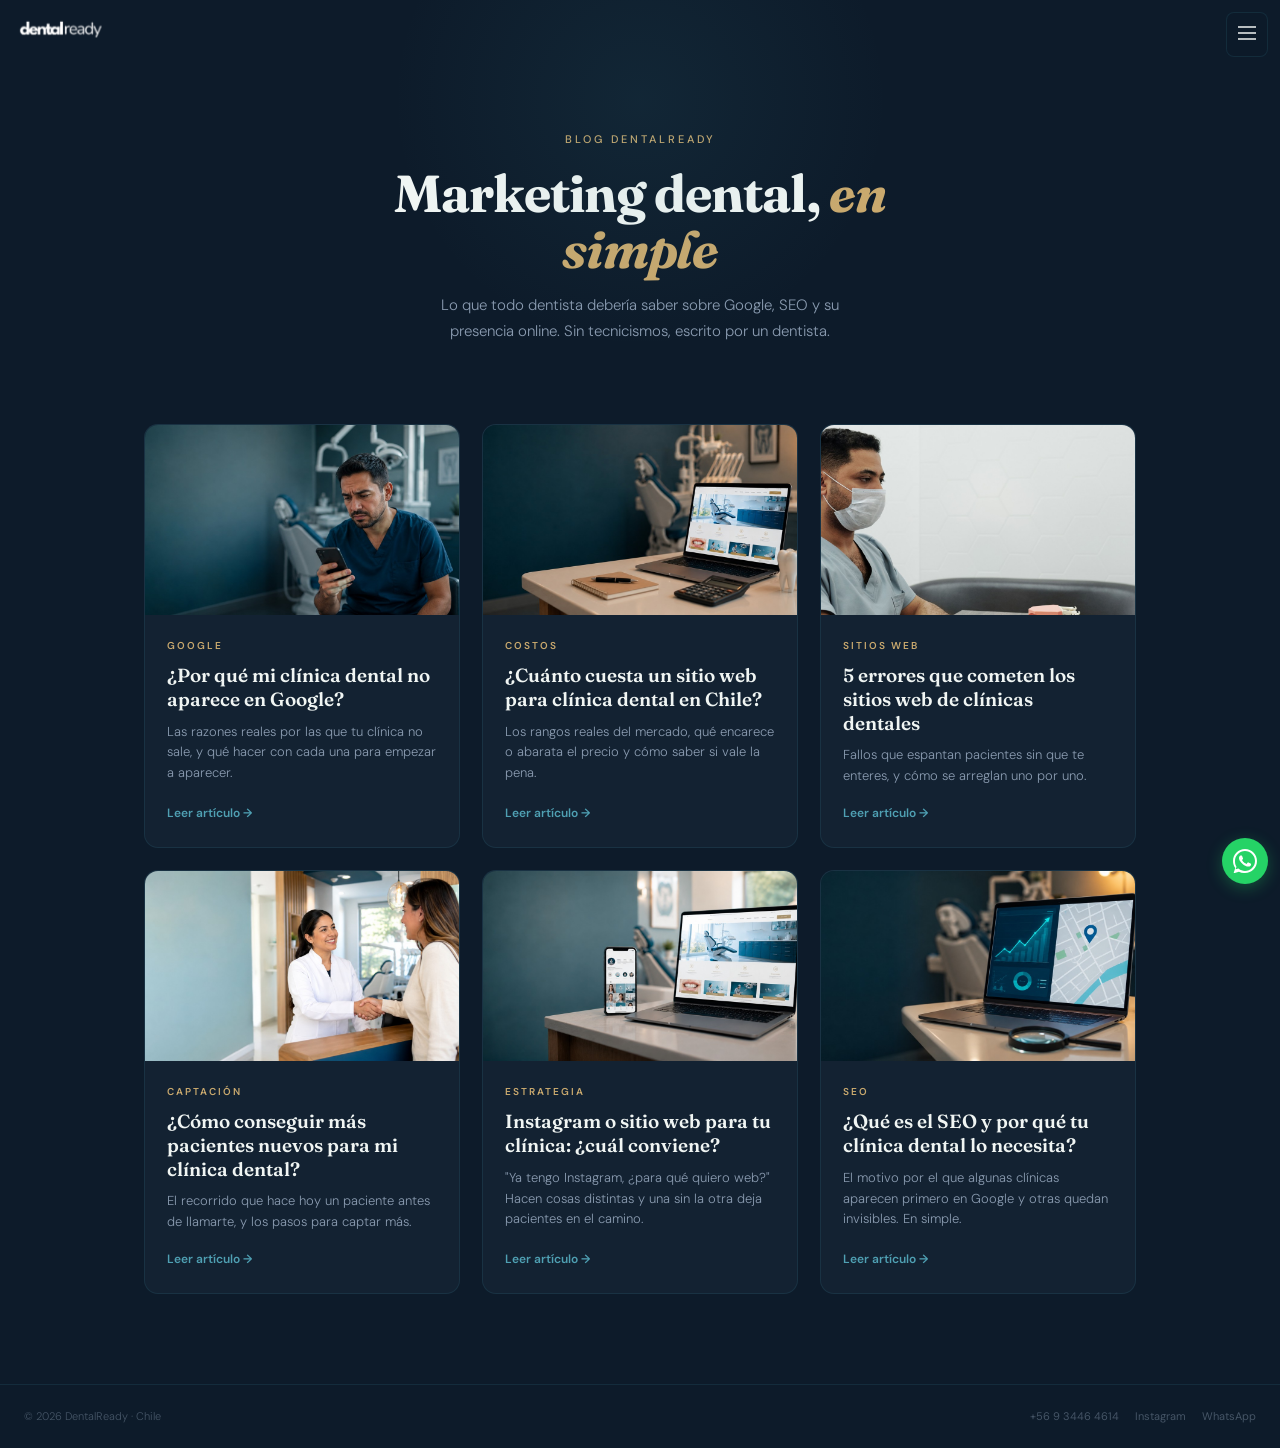
==== blog/index.html @ f1f6d71e "Agregar blog DentalReady con 6 articulos SEO - 6 articulos educativos (SEO, Google, costos, errores," ====
<!DOCTYPE html>
<html lang="es">
<head>
    <meta charset="UTF-8">
    <meta name="viewport" content="width=device-width, initial-scale=1.0">
    <title>Blog DentalReady — Marketing y presencia digital para dentistas en Chile</title>
    <meta name="description" content="Guías claras sobre SEO, Google, Instagram y sitios web para clínicas dentales en Chile. Escrito por un dentista, sin tecnicismos.">
    <meta name="author" content="Bruno Lecaros">
    <meta name="robots" content="index, follow">
    <link rel="canonical" href="https://dentalready.cl/blog/">

    <link rel="icon" type="image/svg+xml" href="../assets/favicon.svg">
    <link rel="icon" type="image/png" sizes="32x32" href="../assets/favicon-32.png">
    <link rel="apple-touch-icon" sizes="180x180" href="../assets/apple-touch-icon.png">
    <link rel="shortcut icon" href="../assets/favicon.ico">

    <meta property="og:type" content="website">
    <meta property="og:url" content="https://dentalready.cl/blog/">
    <meta property="og:title" content="Blog DentalReady — Marketing digital para dentistas">
    <meta property="og:description" content="Guías claras sobre SEO, Google, Instagram y sitios web para clínicas dentales. Escrito por un dentista.">
    <meta property="og:image" content="https://dentalready.cl/assets/founder.jpg">
    <meta property="og:locale" content="es_CL">
    <meta property="og:site_name" content="DentalReady">

    <link rel="preconnect" href="https://fonts.googleapis.com">
    <link rel="preconnect" href="https://fonts.gstatic.com" crossorigin>
    <link href="https://fonts.googleapis.com/css2?family=Fraunces:ital,wght@0,400;0,500;0,600;0,700;0,800;1,400;1,500&family=DM+Sans:wght@300;400;500;600;700&display=swap" rel="stylesheet">
    <link rel="stylesheet" href="blog.css">
</head>
<body>
    <a href="../index.html" class="blog-home"><img src="../assets/logo/1.png" alt="DentalReady"></a>
    <button class="burger" onclick="document.getElementById('nav-mobile').classList.add('open')" aria-label="Abrir menú">
        <svg viewBox="0 0 24 24" fill="none"><line x1="3" y1="6" x2="21" y2="6"></line><line x1="3" y1="12" x2="21" y2="12"></line><line x1="3" y1="18" x2="21" y2="18"></line></svg>
    </button>
    <div class="nav-overlay" id="nav-mobile">
        <button class="nav-close" onclick="document.getElementById('nav-mobile').classList.remove('open')" aria-label="Cerrar menú">
            <svg viewBox="0 0 24 24" fill="none"><line x1="18" y1="6" x2="6" y2="18"></line><line x1="6" y1="6" x2="18" y2="18"></line></svg>
        </button>
        <a href="../index.html#problema">Por Qué</a>
        <a href="../index.html#proceso">Proceso</a>
        <a href="../index.html#paquetes">Paquetes</a>
        <a href="index.html">Blog</a>
        <a href="https://wa.me/56934464614?text=Hola%20Bruno%2C%20me%20interesa%20DentalReady" class="nav-cta-mobile">Hablemos</a>
    </div>

    <section class="blog-hero">
        <div class="blog-hero-glow"></div>
        <p class="eyebrow">Blog DentalReady</p>
        <h1>Marketing dental, <em>en simple</em></h1>
        <p>Lo que todo dentista debería saber sobre Google, SEO y su presencia online. Sin tecnicismos, escrito por un dentista.</p>
    </section>

    <section class="posts-grid">
        <a class="post-card" href="por-que-mi-clinica-no-aparece-en-google.html">
            <img class="post-card-cover" src="assets/por-que-mi-clinica-no-aparece-en-google.jpg" alt="Por qué mi clínica dental no aparece en Google" loading="lazy" width="1200" height="630">
            <div class="post-card-body">
                <span class="post-card-cat">Google</span>
                <h2>¿Por qué mi clínica dental no aparece en Google?</h2>
                <p>Las razones reales por las que tu clínica no sale, y qué hacer con cada una para empezar a aparecer.</p>
                <span class="post-card-more">Leer artículo →</span>
            </div>
        </a>
        <a class="post-card" href="cuanto-cuesta-sitio-web-clinica-dental-chile.html">
            <img class="post-card-cover" src="assets/cuanto-cuesta-sitio-web-clinica-dental.jpg" alt="Cuánto cuesta un sitio web para clínica dental en Chile" loading="lazy" width="1200" height="630">
            <div class="post-card-body">
                <span class="post-card-cat">Costos</span>
                <h2>¿Cuánto cuesta un sitio web para clínica dental en Chile?</h2>
                <p>Los rangos reales del mercado, qué encarece o abarata el precio y cómo saber si vale la pena.</p>
                <span class="post-card-more">Leer artículo →</span>
            </div>
        </a>
        <a class="post-card" href="5-errores-sitios-web-clinicas-dentales.html">
            <img class="post-card-cover" src="assets/errores-comunes-sitio-web-dental-clinica.jpg" alt="Errores comunes en sitios web de clínicas dentales" loading="lazy" width="1200" height="630">
            <div class="post-card-body">
                <span class="post-card-cat">Sitios web</span>
                <h2>5 errores que cometen los sitios web de clínicas dentales</h2>
                <p>Fallos que espantan pacientes sin que te enteres, y cómo se arreglan uno por uno.</p>
                <span class="post-card-more">Leer artículo →</span>
            </div>
        </a>
        <a class="post-card" href="como-conseguir-mas-pacientes-clinica-dental.html">
            <img class="post-card-cover" src="assets/como-conseguir-mas-pacientes-clinica-dental.jpg" alt="Cómo conseguir más pacientes nuevos para tu clínica dental" loading="lazy" width="1200" height="630">
            <div class="post-card-body">
                <span class="post-card-cat">Captación</span>
                <h2>¿Cómo conseguir más pacientes nuevos para mi clínica dental?</h2>
                <p>El recorrido que hace hoy un paciente antes de llamarte, y los pasos para captar más.</p>
                <span class="post-card-more">Leer artículo →</span>
            </div>
        </a>
        <a class="post-card" href="instagram-vs-sitio-web-clinica-dental.html">
            <img class="post-card-cover" src="assets/instagram-vs-sitio-web-clinica-dental.jpg" alt="Instagram o sitio web para una clínica dental" loading="lazy" width="1200" height="630">
            <div class="post-card-body">
                <span class="post-card-cat">Estrategia</span>
                <h2>Instagram o sitio web para tu clínica: ¿cuál conviene?</h2>
                <p>"Ya tengo Instagram, ¿para qué quiero web?" Hacen cosas distintas y una sin la otra deja pacientes en el camino.</p>
                <span class="post-card-more">Leer artículo →</span>
            </div>
        </a>
        <a class="post-card" href="que-es-seo-para-dentistas.html">
            <img class="post-card-cover" src="assets/que-es-seo-clinica-dental.jpg" alt="Qué es el SEO para una clínica dental" loading="lazy" width="1200" height="630">
            <div class="post-card-body">
                <span class="post-card-cat">SEO</span>
                <h2>¿Qué es el SEO y por qué tu clínica dental lo necesita?</h2>
                <p>El motivo por el que algunas clínicas aparecen primero en Google y otras quedan invisibles. En simple.</p>
                <span class="post-card-more">Leer artículo →</span>
            </div>
        </a>
    </section>

    <footer>
        <p>&copy; 2026 DentalReady · Chile</p>
        <div class="footer-links">
            <a href="tel:+56934464614">+56 9 3446 4614</a>
            <a href="https://www.instagram.com/dentalready.cl/" target="_blank" rel="noopener">Instagram</a>
            <a href="https://wa.me/56934464614" target="_blank" rel="noopener">WhatsApp</a>
        </div>
    </footer>
    <a href="https://wa.me/56934464614?text=Hola%20Bruno%2C%20quiero%20saber%20m%C3%A1s%20sobre%20DentalReady" target="_blank" rel="noopener" class="wa-float" aria-label="WhatsApp">
        <svg viewBox="0 0 24 24"><path d="M17.472 14.382c-.297-.149-1.758-.867-2.03-.967-.273-.099-.471-.148-.67.15-.197.297-.767.966-.94 1.164-.173.199-.347.223-.644.075-.297-.15-1.255-.463-2.39-1.475-.883-.788-1.48-1.761-1.653-2.059-.173-.297-.018-.458.13-.606.134-.133.298-.347.446-.52.149-.174.198-.298.298-.497.099-.198.05-.371-.025-.52-.075-.149-.669-1.612-.916-2.207-.242-.579-.487-.5-.669-.51-.173-.008-.371-.01-.57-.01-.198 0-.52.074-.792.372-.272.297-1.04 1.016-1.04 2.479 0 1.462 1.065 2.875 1.213 3.074.149.198 2.096 3.2 5.077 4.487.709.306 1.262.489 1.694.625.712.227 1.36.195 1.871.118.571-.085 1.758-.719 2.006-1.413.248-.694.248-1.289.173-1.413-.074-.124-.272-.198-.57-.347z"/><path d="M12 0C5.373 0 0 5.373 0 12c0 2.625.846 5.059 2.284 7.034L.789 23.492a.5.5 0 00.612.616l4.529-1.459A11.94 11.94 0 0012 24c6.627 0 12-5.373 12-12S18.627 0 12 0zm0 22c-2.347 0-4.518-.804-6.237-2.152l-.436-.348-2.684.865.882-2.631-.379-.453A9.963 9.963 0 012 12C2 6.486 6.486 2 12 2s10 4.486 10 10-4.486 10-10 10z"/></svg>
    </a>
</body>
</html>
---- blog/blog.css ----
/* DentalReady — Blog · estilos compartidos
   Calca la paleta y tipografías del index.html en vivo. */

* { margin: 0; padding: 0; box-sizing: border-box; }
:root {
    --bg: #0D1B2A;
    --bg-card: #132232;
    --bg-light: #1B2838;
    --accent: #3D8B9E;
    --accent-light: #4FA0B3;
    --gold: #C9A96E;
    --white: #F0F5F3;
    --gray: #8A9BB0;
    --gray-light: #A8B8C8;
    --line: rgba(61,139,158,0.15);
    --glass: rgba(61,139,158,0.06);
}
html { overflow-x: hidden; scroll-behavior: smooth; }
body { overflow-x: hidden; font-family: 'DM Sans', sans-serif; background: var(--bg); color: var(--white); line-height: 1.7; -webkit-font-smoothing: antialiased; }
*, *::before, *::after { max-width: 100vw; }
a { color: inherit; }

/* NAV / MENÚ HAMBURGUESA (idéntico al sitio) */
.burger { display: block; position: fixed; top: 12px; right: 12px; z-index: 150; background: rgba(13,27,42,0.6); border: 1px solid var(--line); border-radius: 8px; cursor: pointer; padding: 8px; }
.burger svg { width: 24px; height: 24px; stroke: var(--white); stroke-width: 1.5; }
.blog-home { position: fixed; top: 14px; left: 16px; z-index: 150; display: flex; align-items: center; gap: 9px; text-decoration: none; }
.blog-home img { height: 30px; width: auto; }
.blog-home span { font-family: 'Fraunces', serif; font-size: 15px; font-weight: 700; color: var(--white); }
.nav-overlay { position: fixed; inset: 0; background: rgba(13,27,42,0.98); z-index: 200; display: flex; flex-direction: column; justify-content: center; align-items: center; gap: 30px; transform: translateX(100%); transition: transform 0.3s; backdrop-filter: blur(20px); }
.nav-overlay.open { transform: translateX(0); }
.nav-overlay a { text-decoration: none; color: var(--gray-light); font-family: 'Fraunces', serif; font-size: 24px; font-weight: 500; transition: color 0.3s; }
.nav-overlay a:hover { color: var(--gold); }
.nav-overlay .nav-cta-mobile { padding: 14px 36px; background: var(--gold); color: var(--bg); font-family: 'DM Sans', sans-serif; font-size: 14px; font-weight: 600; border-radius: 10px; margin-top: 8px; }
.nav-close { position: absolute; top: 20px; right: 20px; background: none; border: none; cursor: pointer; padding: 8px; }
.nav-close svg { width: 24px; height: 24px; stroke: var(--white); stroke-width: 1.5; }

/* ===== LISTADO ===== */
.blog-hero { padding: 130px 24px 56px; text-align: center; position: relative; overflow: hidden; }
.blog-hero-glow { position: absolute; top: -150px; left: 50%; transform: translateX(-50%); width: 500px; height: 500px; background: radial-gradient(circle, rgba(61,139,158,0.10) 0%, transparent 70%); pointer-events: none; }
.blog-hero .eyebrow { font-size: 11px; font-weight: 500; text-transform: uppercase; letter-spacing: 3px; color: var(--gold); margin-bottom: 16px; }
.blog-hero h1 { font-family: 'Fraunces', serif; font-size: clamp(34px, 5.5vw, 52px); font-weight: 700; line-height: 1.08; letter-spacing: -0.02em; max-width: 640px; margin: 0 auto 16px; }
.blog-hero h1 em { font-style: italic; color: var(--gold); }
.blog-hero p { font-size: 15px; color: var(--gray); max-width: 460px; margin: 0 auto; font-weight: 300; }

.posts-grid { display: grid; grid-template-columns: repeat(3, 1fr); gap: 22px; max-width: 1040px; margin: 0 auto; padding: 24px 24px 90px; }
.post-card { background: var(--bg-card); border: 1px solid var(--line); border-radius: 14px; overflow: hidden; display: flex; flex-direction: column; text-decoration: none; transition: transform 0.3s, border-color 0.3s; }
.post-card:hover { transform: translateY(-3px); border-color: rgba(201,169,110,0.35); }
.post-card-cover { width: 100%; height: 190px; object-fit: cover; object-position: center; background: var(--bg-light); display: block; }
.post-card-body { padding: 22px 22px 24px; display: flex; flex-direction: column; flex: 1; }
.post-card-cat { font-size: 10px; font-weight: 600; text-transform: uppercase; letter-spacing: 2px; color: var(--gold); margin-bottom: 10px; }
.post-card h2 { font-family: 'Fraunces', serif; font-size: 19px; font-weight: 600; line-height: 1.25; margin-bottom: 10px; }
.post-card p { font-size: 13px; color: var(--gray); font-weight: 300; line-height: 1.6; margin-bottom: 16px; flex: 1; }
.post-card-more { font-size: 12px; font-weight: 600; color: var(--accent-light); }

/* ===== ARTÍCULO ===== */
.article-hero { position: relative; min-height: 56vh; display: flex; flex-direction: column; justify-content: flex-end; padding: 120px 24px 44px; overflow: hidden; }
.article-hero-bg { position: absolute; inset: 0; background-size: cover; background-position: center; z-index: -2; }
.article-hero::after { content: ''; position: absolute; inset: 0; background: linear-gradient(180deg, rgba(13,27,42,0.55) 0%, rgba(13,27,42,0.82) 60%, var(--bg) 100%); z-index: -1; }
.article-hero-inner { max-width: 760px; margin: 0 auto; width: 100%; }
.article-hero .eyebrow { font-size: 11px; font-weight: 600; text-transform: uppercase; letter-spacing: 3px; color: var(--gold); margin-bottom: 16px; }
.article-hero h1 { font-family: 'Fraunces', serif; font-size: clamp(30px, 5vw, 48px); font-weight: 700; line-height: 1.1; letter-spacing: -0.02em; max-width: 720px; }
.article-hero h1 em { font-style: italic; color: var(--gold); }
.article-meta { display: flex; align-items: center; gap: 12px; margin-top: 22px; font-size: 13px; color: var(--gray-light); }
.article-meta img { width: 34px; height: 34px; border-radius: 50%; object-fit: cover; border: 1.5px solid var(--gold); }
.article-meta b { color: var(--white); font-weight: 600; }
.article-meta .dot { width: 3px; height: 3px; border-radius: 50%; background: var(--gray); }

.breadcrumb { max-width: 760px; margin: 26px auto 0; padding: 0 24px; font-size: 12px; color: var(--gray); }
.breadcrumb a { color: var(--gray); text-decoration: none; }
.breadcrumb a:hover { color: var(--gold); }

.article-body { max-width: 720px; margin: 0 auto; padding: 30px 24px 20px; }
.article-body .lead { font-size: 18px; color: var(--gray-light); line-height: 1.7; font-weight: 300; margin-bottom: 30px; }
.article-body h2 { font-family: 'Fraunces', serif; font-size: clamp(22px, 3vw, 28px); font-weight: 700; line-height: 1.25; margin: 40px 0 14px; }
.article-body h3 { font-family: 'Fraunces', serif; font-size: 18px; font-weight: 600; margin: 26px 0 10px; }
.article-body p { font-size: 16px; color: var(--gray-light); margin-bottom: 18px; }
.article-body strong { color: var(--white); font-weight: 600; }
.article-body ul { list-style: none; margin: 0 0 22px; }
.article-body ul li { position: relative; padding-left: 26px; margin-bottom: 12px; font-size: 16px; color: var(--gray-light); }
.article-body ul li::before { content: ''; position: absolute; left: 4px; top: 11px; width: 7px; height: 7px; border-radius: 50%; background: var(--gold); }
.article-body a.inline { color: var(--accent-light); text-decoration: underline; text-underline-offset: 3px; }

.callout { border: 1px solid var(--line); border-left: 3px solid var(--gold); background: var(--bg-card); border-radius: 10px; padding: 22px 26px; margin: 28px 0; }
.callout.teal { border-left-color: var(--accent); }
.callout p { font-size: 15px; color: var(--gray-light); margin: 0; }
.callout p strong { color: var(--white); }
.callout .callout-label { display: block; font-size: 10px; font-weight: 600; text-transform: uppercase; letter-spacing: 2px; color: var(--gold); margin-bottom: 8px; }
.callout.teal .callout-label { color: var(--accent-light); }

.pullquote { font-family: 'Fraunces', serif; font-size: clamp(20px, 3vw, 26px); font-style: italic; line-height: 1.45; color: rgba(240,245,243,0.85); text-align: center; margin: 38px auto; max-width: 600px; }
.pullquote span { color: var(--gold); font-style: normal; }

/* CTA WhatsApp dentro del artículo */
.article-cta { max-width: 720px; margin: 44px auto; padding: 0 24px; }
.article-cta-box { background: linear-gradient(135deg, var(--bg-card), var(--bg-light)); border: 1px solid rgba(201,169,110,0.2); border-radius: 16px; padding: 36px 32px; text-align: center; }
.article-cta-box h3 { font-family: 'Fraunces', serif; font-size: clamp(20px, 3vw, 26px); font-weight: 700; margin-bottom: 10px; line-height: 1.25; }
.article-cta-box p { font-size: 14px; color: var(--gray); margin-bottom: 22px; font-weight: 300; }
.wa-btn { display: inline-flex; align-items: center; gap: 9px; padding: 14px 32px; background: var(--gold); color: var(--bg); font-size: 14px; font-weight: 600; border-radius: 10px; text-decoration: none; transition: transform 0.3s, box-shadow 0.3s; }
.wa-btn:hover { transform: translateY(-2px); box-shadow: 0 8px 24px rgba(201,169,110,0.25); }
.wa-btn svg { width: 18px; height: 18px; fill: currentColor; }

/* Caja autor */
.author-box { max-width: 720px; margin: 10px auto 0; padding: 0 24px; }
.author-box-inner { display: flex; gap: 18px; align-items: center; background: var(--bg-card); border: 1px solid var(--line); border-left: 2px solid var(--gold); border-radius: 12px; padding: 22px 26px; }
.author-box img { width: 54px; height: 54px; border-radius: 50%; object-fit: cover; border: 1.5px solid var(--gold); flex-shrink: 0; }
.author-box .name { font-size: 14px; font-weight: 600; color: var(--white); }
.author-box .role { font-size: 12px; color: var(--gray); margin-bottom: 6px; }
.author-box .bio { font-size: 13px; color: var(--gray-light); font-weight: 300; line-height: 1.6; }

/* Relacionados */
.related { max-width: 1040px; margin: 60px auto 0; padding: 40px 24px 90px; border-top: 1px solid var(--line); }
.related h2 { font-family: 'Fraunces', serif; font-size: 22px; font-weight: 700; text-align: center; margin-bottom: 28px; }
.related-grid { display: grid; grid-template-columns: repeat(3, 1fr); gap: 18px; }

/* Footer (idéntico al sitio) */
footer { padding: 22px 24px; border-top: 1px solid var(--line); display: flex; justify-content: space-between; align-items: center; }
footer p { font-size: 11px; color: rgba(138,155,176,0.45); font-weight: 300; }
.footer-links { display: flex; gap: 16px; }
.footer-links a { font-size: 11px; color: rgba(138,155,176,0.45); text-decoration: none; }
.footer-links a:hover { color: var(--white); }

.wa-float { position: fixed; bottom: 16px; right: 12px; z-index: 999; width: 46px; height: 46px; background: #25D366; border-radius: 50%; display: flex; align-items: center; justify-content: center; text-decoration: none; box-shadow: 0 4px 16px rgba(37,211,102,0.3); transition: transform 0.3s; }
.wa-float:hover { transform: scale(1.08); }
.wa-float svg { width: 24px; height: 24px; fill: #fff; }

@media (max-width: 860px) {
    .posts-grid, .related-grid { grid-template-columns: 1fr; }
}
@media (max-width: 768px) {
    .blog-home span { display: none; }
    .posts-grid { padding: 20px 20px 70px; gap: 18px; }
    .post-card-cover { height: 180px; }
    .article-hero { min-height: 42vh; padding: 104px 20px 32px; }
    .article-body, .article-cta, .author-box { padding-left: 20px; padding-right: 20px; }
    footer { flex-direction: column; gap: 8px; text-align: center; }
    .author-box-inner { flex-direction: column; text-align: center; }
}
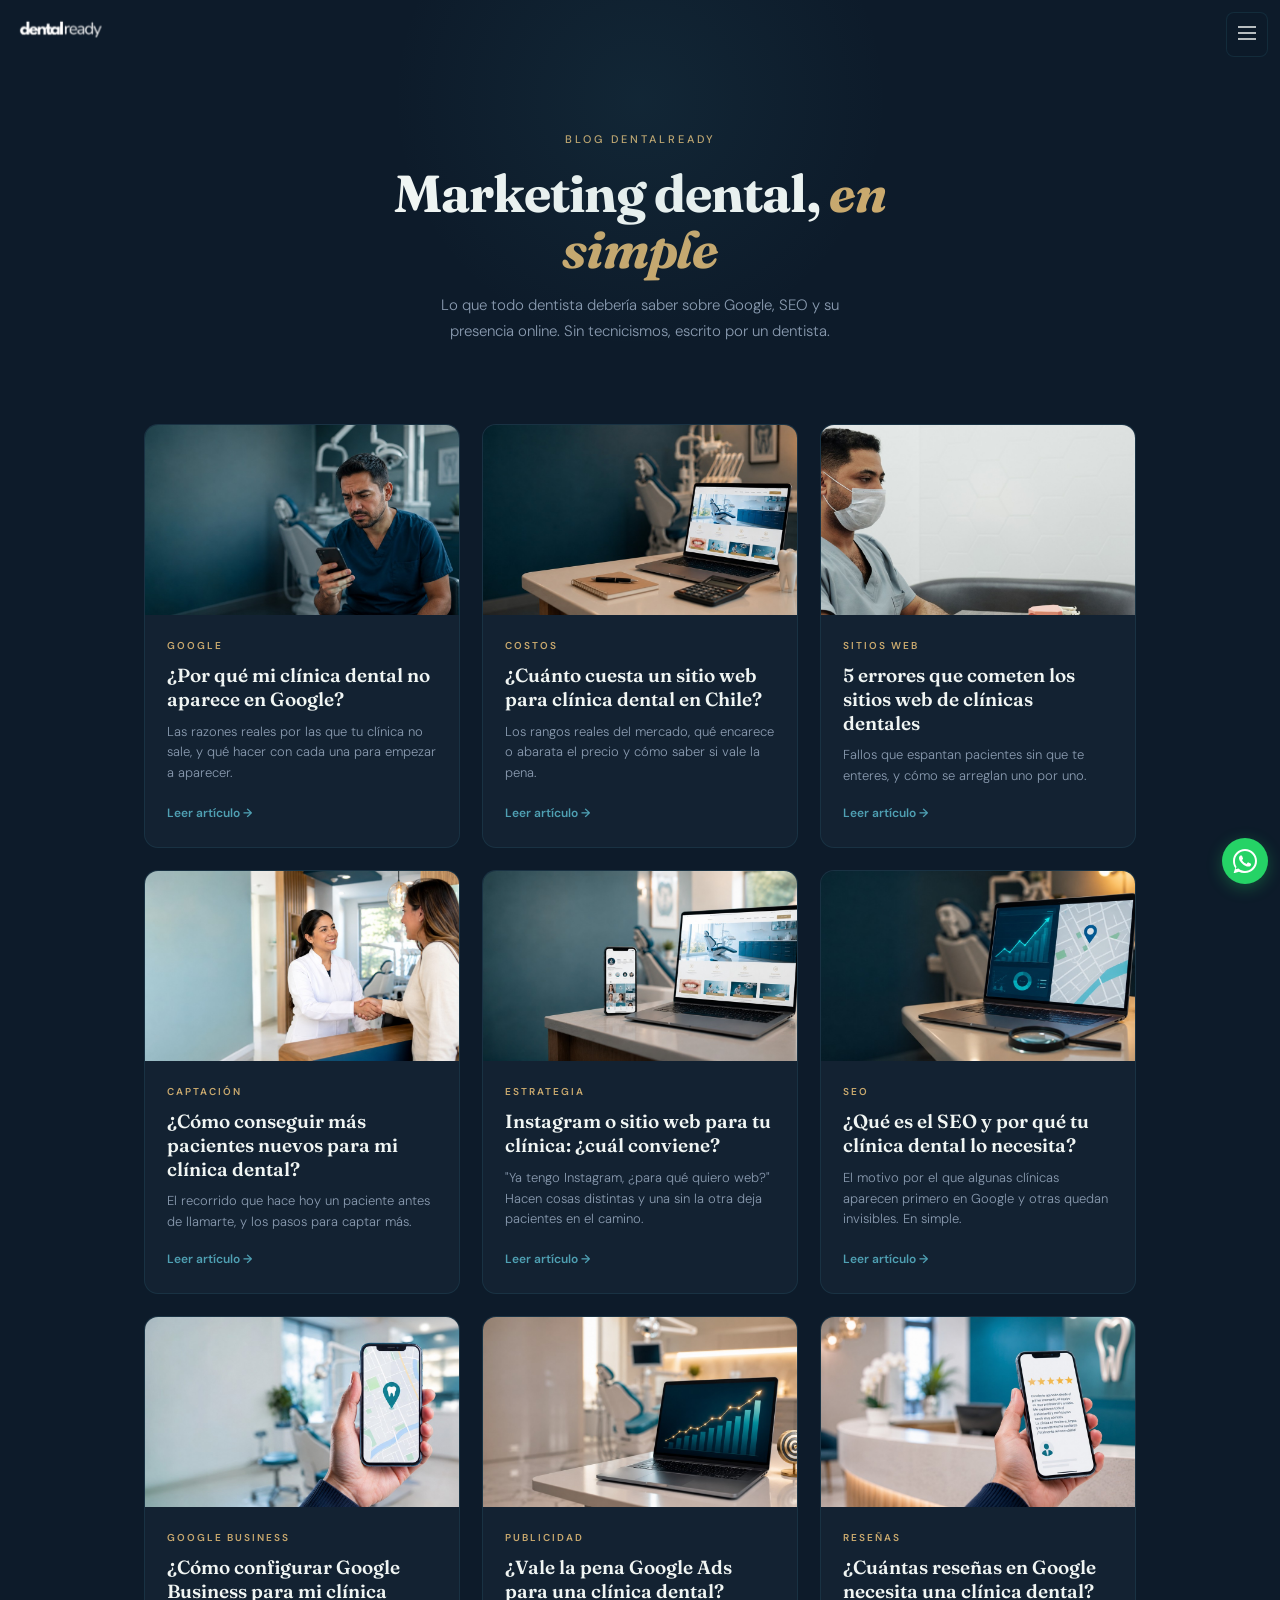
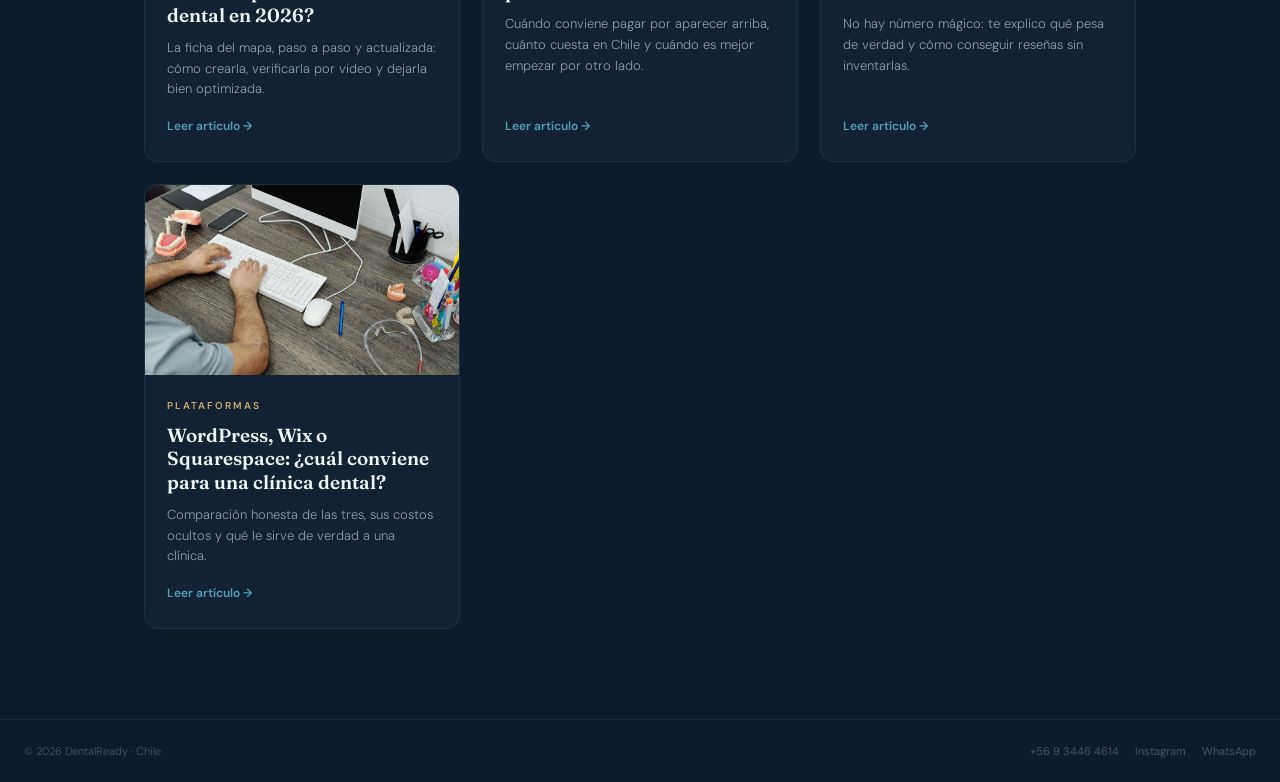
==== commit dee1c546: "Agregar 4 articulos al blog (Google Business, Ads, resenas, plataformas) - como-configurar-google-bu" ====
--- a/blog/index.html
+++ b/blog/index.html
@@ -105,6 +105,42 @@
                 <span class="post-card-more">Leer artículo →</span>
             </div>
         </a>
+        <a class="post-card" href="como-configurar-google-business-clinica-dental.html">
+            <img class="post-card-cover" src="assets/como-configurar-google-business-clinica-dental.jpg" alt="Cómo configurar Google Business para una clínica dental" loading="lazy" width="1200" height="630">
+            <div class="post-card-body">
+                <span class="post-card-cat">Google Business</span>
+                <h2>¿Cómo configurar Google Business para mi clínica dental en 2026?</h2>
+                <p>La ficha del mapa, paso a paso y actualizada: cómo crearla, verificarla por video y dejarla bien optimizada.</p>
+                <span class="post-card-more">Leer artículo →</span>
+            </div>
+        </a>
+        <a class="post-card" href="vale-la-pena-google-ads-clinica-dental.html">
+            <img class="post-card-cover" src="assets/vale-la-pena-google-ads-clinica-dental.jpg" alt="Vale la pena Google Ads para una clínica dental" loading="lazy" width="1200" height="630">
+            <div class="post-card-body">
+                <span class="post-card-cat">Publicidad</span>
+                <h2>¿Vale la pena Google Ads para una clínica dental?</h2>
+                <p>Cuándo conviene pagar por aparecer arriba, cuánto cuesta en Chile y cuándo es mejor empezar por otro lado.</p>
+                <span class="post-card-more">Leer artículo →</span>
+            </div>
+        </a>
+        <a class="post-card" href="cuantas-resenas-google-necesita-clinica-dental.html">
+            <img class="post-card-cover" src="assets/cuantas-resenas-google-necesita-clinica-dental.jpg" alt="Cuántas reseñas en Google necesita una clínica dental" loading="lazy" width="1200" height="630">
+            <div class="post-card-body">
+                <span class="post-card-cat">Reseñas</span>
+                <h2>¿Cuántas reseñas en Google necesita una clínica dental?</h2>
+                <p>No hay número mágico: te explico qué pesa de verdad y cómo conseguir reseñas sin inventarlas.</p>
+                <span class="post-card-more">Leer artículo →</span>
+            </div>
+        </a>
+        <a class="post-card" href="wordpress-vs-wix-vs-squarespace-clinica-dental.html">
+            <img class="post-card-cover" src="assets/wordpress-vs-wix-vs-squarespace-clinica-dental.jpg" alt="WordPress, Wix o Squarespace para una clínica dental" loading="lazy" width="1200" height="630">
+            <div class="post-card-body">
+                <span class="post-card-cat">Plataformas</span>
+                <h2>WordPress, Wix o Squarespace: ¿cuál conviene para una clínica dental?</h2>
+                <p>Comparación honesta de las tres, sus costos ocultos y qué le sirve de verdad a una clínica.</p>
+                <span class="post-card-more">Leer artículo →</span>
+            </div>
+        </a>
     </section>
 
     <footer>
